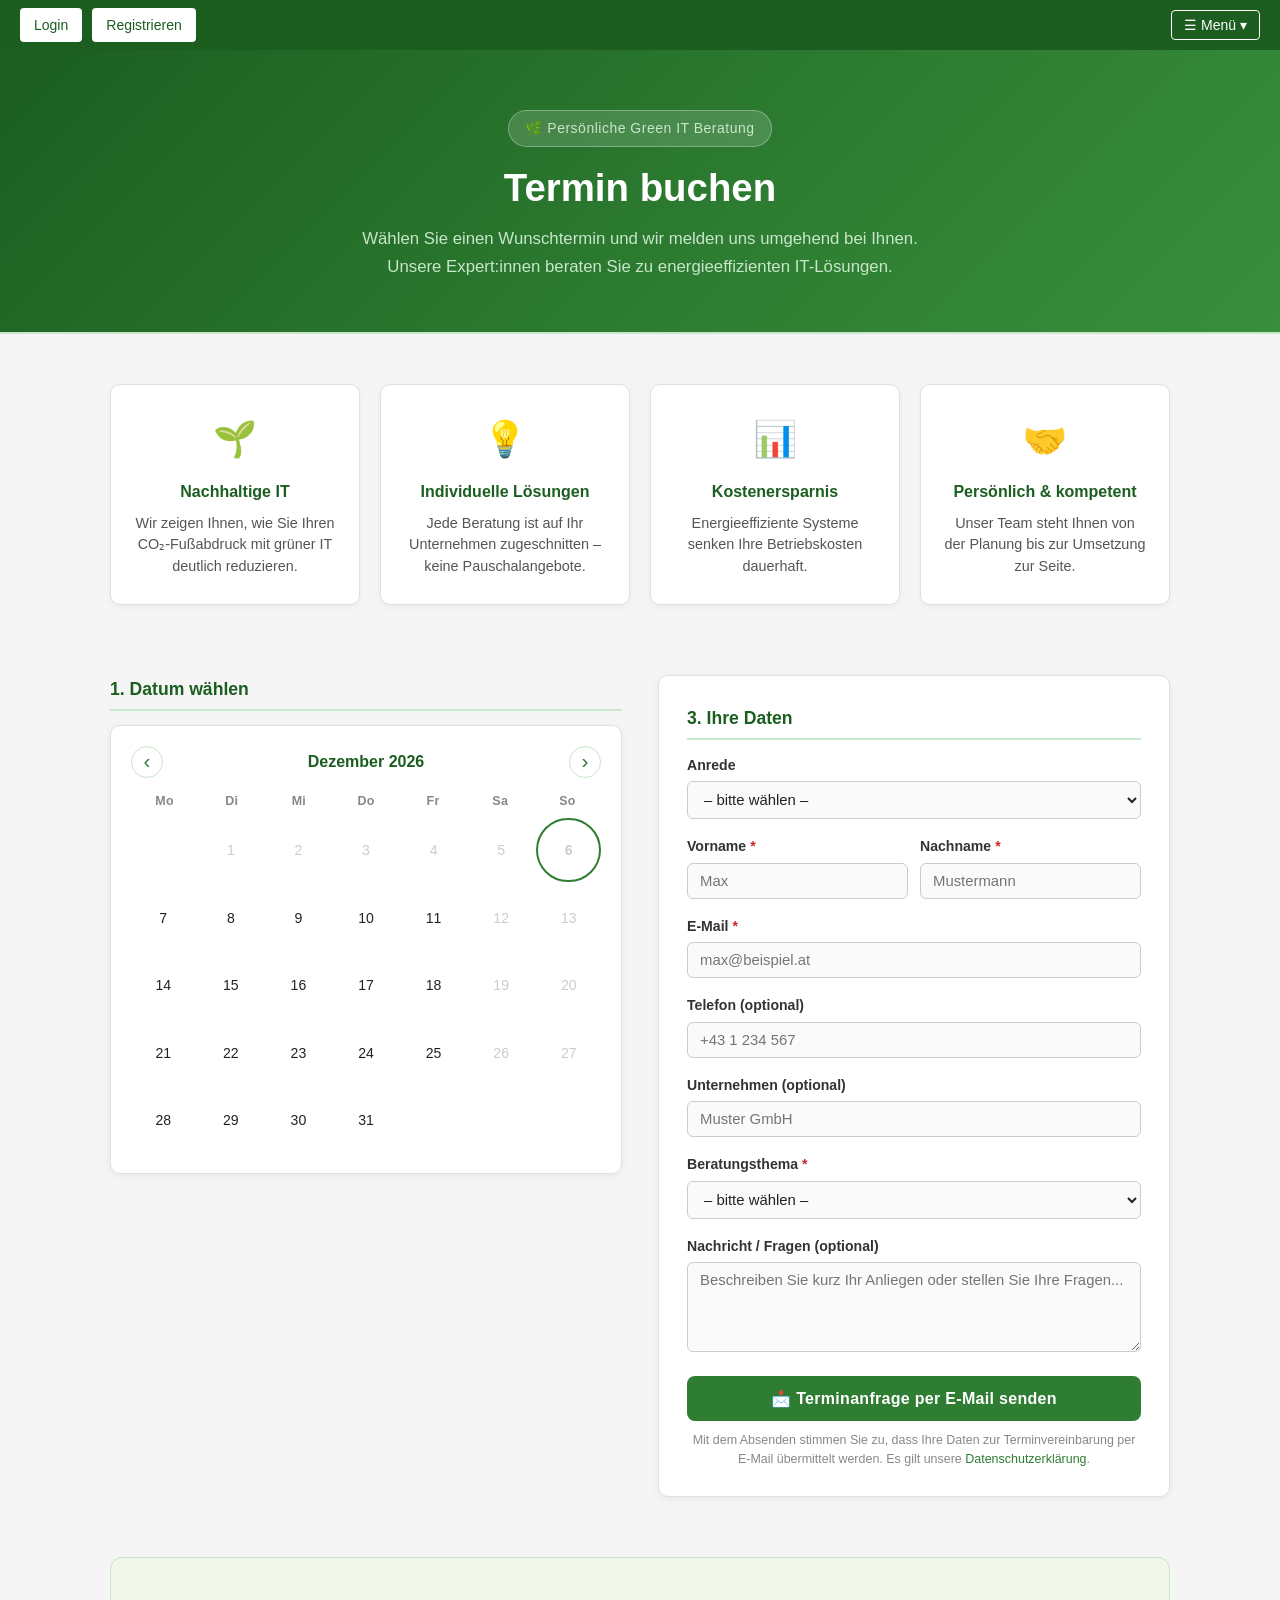
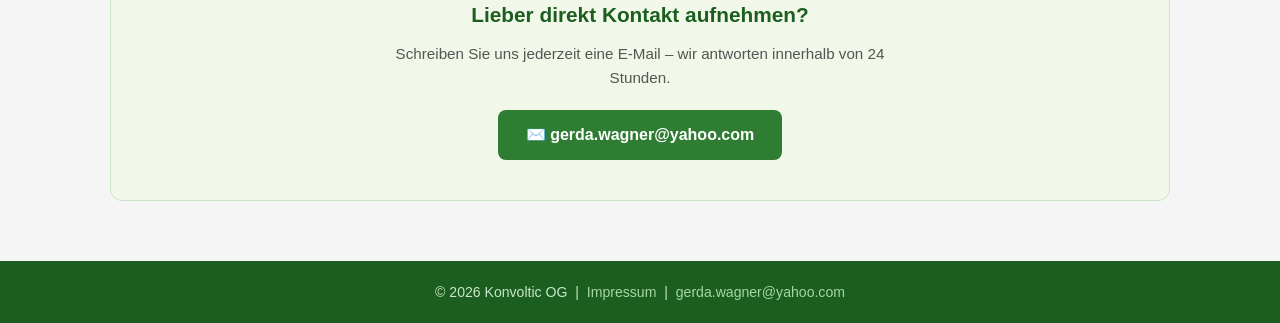
==== Beratung.html @ 7e92f497 "beratung" ====
<!DOCTYPE html>
<html lang="de">

<head>
    <meta charset="utf-8">
    <meta http-equiv="X-UA-Compatible" content="IE=edge">
    <title>Konvoltic OG | Beratung & Terminbuchung</title>
    <meta name="description" content="Buchen Sie jetzt Ihren persönlichen Beratungstermin bei Konvoltic OG – nachhaltige Green IT Beratung.">
    <meta name="viewport" content="width=device-width, initial-scale=1">
    <link rel="stylesheet" href="style.css">
    <link rel="stylesheet" href="beratung.css">
</head>

<body>

    <!-- TOP BAR -->
    <nav class="top-bar">
        <div class="auth-buttons" id="auth-buttons">
            <a href="login.html" class="login-btn" id="btn-login">Login</a>
            <a href="registrierung_form.php" class="register-btn" id="btn-register">Registrieren</a>
            <a href="account_form.php" class="home-btn" id="btn-konto" style="display:none">Mein Konto</a>
            <a href="logout.php" class="logout-btn" id="btn-logout" style="display:none">Abmelden</a>
        </div>
        <script>
        fetch('session_status.php').then(r=>r.json()).then(d=>{
            if(d.eingeloggt){
                document.getElementById('btn-login').style.display='none';
                document.getElementById('btn-register').style.display='none';
                document.getElementById('btn-konto').style.display='';
                document.getElementById('btn-logout').style.display='';
            }
        });
        </script>
        <div class="meta-nav">
            <div class="custom-dropdown">
                <button class="dropdown-toggle">
                    <span>☰ Menü</span>
                    <span class="dropdown-arrow">▾</span>
                </button>
                <ul class="dropdown-menu">
                    <li><a href="Index.html">🏠 Home</a></li>
                    <li><a href="Kreislauf.html">♻️ Kreislauf</a></li>
                    <li><a href="Produkte.html">📦 Produkte</a></li>
                    <li><a href="Loesungen.html">🔧 Lösungen</a></li>
                    <li><a href="Beratung.html">📅 Beratung</a></li>
                    <li><a href="Impressum.html">📄 Impressum</a></li>
                    <li><a href="account_form.php">👤 Mein Konto</a></li>
                </ul>
            </div>
        </div>
    </nav>

    <!-- HEADER -->
    <header class="beratung-header">
        <div class="header-inner">
            <div class="header-badge">🌿 Persönliche Green IT Beratung</div>
            <h1>Termin buchen</h1>
            <p>Wählen Sie einen Wunschtermin und wir melden uns umgehend bei Ihnen.<br>
               Unsere Expert:innen beraten Sie zu energieeffizienten IT-Lösungen.</p>
        </div>
    </header>

    <!-- MAIN -->
    <main class="beratung-main">

        <!-- VORTEILE -->
        <section class="vorteile-section">
            <div class="vorteile-grid">
                <div class="vorteil-card">
                    <span class="vorteil-icon">🌱</span>
                    <h3>Nachhaltige IT</h3>
                    <p>Wir zeigen Ihnen, wie Sie Ihren CO₂-Fußabdruck mit grüner IT deutlich reduzieren.</p>
                </div>
                <div class="vorteil-card">
                    <span class="vorteil-icon">💡</span>
                    <h3>Individuelle Lösungen</h3>
                    <p>Jede Beratung ist auf Ihr Unternehmen zugeschnitten – keine Pauschalangebote.</p>
                </div>
                <div class="vorteil-card">
                    <span class="vorteil-icon">📊</span>
                    <h3>Kostenersparnis</h3>
                    <p>Energieeffiziente Systeme senken Ihre Betriebskosten dauerhaft.</p>
                </div>
                <div class="vorteil-card">
                    <span class="vorteil-icon">🤝</span>
                    <h3>Persönlich & kompetent</h3>
                    <p>Unser Team steht Ihnen von der Planung bis zur Umsetzung zur Seite.</p>
                </div>
            </div>
        </section>

        <!-- BUCHUNGSBEREICH -->
        <section class="buchung-section">
            <div class="buchung-container">

                <!-- KALENDER -->
                <div class="kalender-bereich">
                    <h2>1. Datum wählen</h2>
                    <div class="kalender-box">
                        <div class="kalender-nav">
                            <button id="prev-month" class="kal-nav-btn" aria-label="Vorheriger Monat">&#8249;</button>
                            <span id="monat-jahr"></span>
                            <button id="next-month" class="kal-nav-btn" aria-label="Nächster Monat">&#8250;</button>
                        </div>
                        <div class="kalender-wochentage">
                            <span>Mo</span><span>Di</span><span>Mi</span>
                            <span>Do</span><span>Fr</span><span>Sa</span><span>So</span>
                        </div>
                        <div class="kalender-tage" id="kalender-tage"></div>
                    </div>

                    <!-- UHRZEIT -->
                    <div class="uhrzeit-bereich" id="uhrzeit-bereich" style="display:none">
                        <h2>2. Uhrzeit wählen</h2>
                        <div class="uhrzeiten-grid" id="uhrzeiten-grid"></div>
                    </div>
                </div>

                <!-- FORMULAR -->
                <div class="formular-bereich">
                    <h2>3. Ihre Daten</h2>
                    <div class="ausgewaehlt-info" id="ausgewaehlt-info" style="display:none">
                        <span>📅 Ausgewählter Termin: </span>
                        <strong id="termin-anzeige"></strong>
                    </div>

                    <form id="buchungs-formular" novalidate>
                        <div class="form-gruppe">
                            <label for="anrede">Anrede</label>
                            <select id="anrede" name="anrede" required>
                                <option value="">– bitte wählen –</option>
                                <option value="Frau">Frau</option>
                                <option value="Herr">Herr</option>
                                <option value="Divers">Divers / keine Angabe</option>
                            </select>
                        </div>

                        <div class="form-row">
                            <div class="form-gruppe">
                                <label for="vorname">Vorname <span class="pflicht">*</span></label>
                                <input type="text" id="vorname" name="vorname" placeholder="Max" required>
                            </div>
                            <div class="form-gruppe">
                                <label for="nachname">Nachname <span class="pflicht">*</span></label>
                                <input type="text" id="nachname" name="nachname" placeholder="Mustermann" required>
                            </div>
                        </div>

                        <div class="form-gruppe">
                            <label for="email">E-Mail <span class="pflicht">*</span></label>
                            <input type="email" id="email" name="email" placeholder="max@beispiel.at" required>
                        </div>

                        <div class="form-gruppe">
                            <label for="telefon">Telefon (optional)</label>
                            <input type="tel" id="telefon" name="telefon" placeholder="+43 1 234 567">
                        </div>

                        <div class="form-gruppe">
                            <label for="unternehmen">Unternehmen (optional)</label>
                            <input type="text" id="unternehmen" name="unternehmen" placeholder="Muster GmbH">
                        </div>

                        <div class="form-gruppe">
                            <label for="beratungsart">Beratungsthema <span class="pflicht">*</span></label>
                            <select id="beratungsart" name="beratungsart" required>
                                <option value="">– bitte wählen –</option>
                                <option value="Green IT Allgemein">🌱 Green IT – Allgemein</option>
                                <option value="Energieeffiziente Server">⚡ Energieeffiziente Server</option>
                                <option value="Cloud-Lösungen">☁️ Nachhaltige Cloud-Lösungen</option>
                                <option value="Hardware Refurbishing">♻️ Hardware Refurbishing</option>
                                <option value="CO2-Reduktion IT">📊 CO₂-Reduktion in der IT</option>
                                <option value="Sonstiges">💬 Sonstiges</option>
                            </select>
                        </div>

                        <div class="form-gruppe">
                            <label for="nachricht">Nachricht / Fragen (optional)</label>
                            <textarea id="nachricht" name="nachricht" rows="4"
                                placeholder="Beschreiben Sie kurz Ihr Anliegen oder stellen Sie Ihre Fragen..."></textarea>
                        </div>

                        <div class="form-fehler" id="form-fehler" style="display:none"></div>

                        <button type="submit" class="buchungs-btn" id="buchungs-btn">
                            📩 Terminanfrage per E-Mail senden
                        </button>
                        <p class="datenschutz-hinweis">
                            Mit dem Absenden stimmen Sie zu, dass Ihre Daten zur Terminvereinbarung
                            per E-Mail übermittelt werden. Es gilt unsere
                            <a href="Impressum.html">Datenschutzerklärung</a>.
                        </p>
                    </form>
                </div>

            </div>
        </section>

        <!-- KONTAKT-ALTERNATIV -->
        <section class="kontakt-direkt">
            <div class="kontakt-direkt-inner">
                <h2>Lieber direkt Kontakt aufnehmen?</h2>
                <p>Schreiben Sie uns jederzeit eine E-Mail – wir antworten innerhalb von 24 Stunden.</p>
                <a href="mailto:gerda.wagner@yahoo.com" class="kontakt-email-btn">
                    ✉️ gerda.wagner@yahoo.com
                </a>
            </div>
        </section>

    </main>

    <!-- FOOTER -->
    <footer class="site-footer">
        <p>© 2026 Konvoltic OG &nbsp;|&nbsp;
           <a href="Impressum.html">Impressum</a> &nbsp;|&nbsp;
           <a href="mailto:gerda.wagner@yahoo.com">gerda.wagner@yahoo.com</a>
        </p>
    </footer>

    <script>
    /* =========================================================
       Kalender & Buchungsformular
    ========================================================= */
    (function () {

        // --- Konfiguration ---
        const VERFUEGBARE_ZEITEN = ['09:00', '10:00', '11:00', '13:00', '14:00', '15:00', '16:00'];
        const KONTAKT_EMAIL      = 'gerda.wagner@yahoo.com';

        // --- Zustand ---
        let aktuellJahr  = new Date().getFullYear();
        let aktuellMonat = new Date().getMonth(); // 0-basiert
        let gewaehltesDatum = null;
        let gewaehlteUhrzeit = null;

        // --- DOM-Refs ---
        const monatJahrEl     = document.getElementById('monat-jahr');
        const tageEl          = document.getElementById('kalender-tage');
        const uhrzeitBereich  = document.getElementById('uhrzeit-bereich');
        const uhrzeitenGrid   = document.getElementById('uhrzeiten-grid');
        const ausgewaehltInfo = document.getElementById('ausgewaehlt-info');
        const terminAnzeige   = document.getElementById('termin-anzeige');
        const formFehler      = document.getElementById('form-fehler');

        const MONATE = ['Januar','Februar','März','April','Mai','Juni',
                        'Juli','August','September','Oktober','November','Dezember'];
        const WOCHENTAGE = ['Montag','Dienstag','Mittwoch','Donnerstag','Freitag','Samstag','Sonntag'];

        // --- Kalender rendern ---
        function renderKalender() {
            monatJahrEl.textContent = MONATE[aktuellMonat] + ' ' + aktuellJahr;
            tageEl.innerHTML = '';

            const heute      = new Date();
            heute.setHours(0,0,0,0);
            const ersterTag  = new Date(aktuellJahr, aktuellMonat, 1);
            const letzterTag = new Date(aktuellJahr, aktuellMonat + 1, 0);

            // Wochentag des ersten Tages (Mo=0 ... So=6)
            let startOffset = ersterTag.getDay() - 1;
            if (startOffset < 0) startOffset = 6;

            // Leere Felder davor
            for (let i = 0; i < startOffset; i++) {
                const leer = document.createElement('span');
                leer.className = 'tag leer';
                tageEl.appendChild(leer);
            }

            // Tage
            for (let tag = 1; tag <= letzterTag.getDate(); tag++) {
                const datum   = new Date(aktuellJahr, aktuellMonat, tag);
                const btn     = document.createElement('button');
                btn.type      = 'button';
                btn.textContent = tag;
                btn.className = 'tag';

                const istVergangenheit = datum < heute;
                const istWochenende    = datum.getDay() === 0 || datum.getDay() === 6;

                if (istVergangenheit || istWochenende) {
                    btn.classList.add('gesperrt');
                    btn.disabled = true;
                    btn.title = istWochenende ? 'Wochenende' : 'Vergangenes Datum';
                } else {
                    btn.addEventListener('click', function () {
                        // alle aktiven entfernen
                        tageEl.querySelectorAll('.tag.aktiv').forEach(b => b.classList.remove('aktiv'));
                        btn.classList.add('aktiv');
                        gewaehltesDatum  = datum;
                        gewaehlteUhrzeit = null;
                        renderUhrzeiten();
                        uhrzeitBereich.style.display = 'block';
                        uhrzeitBereich.scrollIntoView({ behavior: 'smooth', block: 'nearest' });
                        aktualisiereTerminAnzeige();
                    });
                }

                // heute markieren
                if (datum.getTime() === heute.getTime()) btn.classList.add('heute');

                // ausgewähltes Datum markieren
                if (gewaehltesDatum && datum.getTime() === gewaehltesDatum.getTime()) {
                    btn.classList.add('aktiv');
                }

                tageEl.appendChild(btn);
            }
        }

        // --- Uhrzeiten rendern ---
        function renderUhrzeiten() {
            uhrzeitenGrid.innerHTML = '';
            VERFUEGBARE_ZEITEN.forEach(function(zeit) {
                const btn    = document.createElement('button');
                btn.type     = 'button';
                btn.textContent = zeit + ' Uhr';
                btn.className = 'zeit-btn';
                if (gewaehlteUhrzeit === zeit) btn.classList.add('aktiv');
                btn.addEventListener('click', function () {
                    uhrzeitenGrid.querySelectorAll('.zeit-btn.aktiv').forEach(b => b.classList.remove('aktiv'));
                    btn.classList.add('aktiv');
                    gewaehlteUhrzeit = zeit;
                    aktualisiereTerminAnzeige();
                });
                uhrzeitenGrid.appendChild(btn);
            });
        }

        // --- Termin-Anzeige aktualisieren ---
        function aktualisiereTerminAnzeige() {
            if (gewaehltesDatum) {
                const wt  = WOCHENTAGE[gewaehltesDatum.getDay() === 0 ? 6 : gewaehltesDatum.getDay() - 1];
                const tag = String(gewaehltesDatum.getDate()).padStart(2,'0');
                const mon = String(gewaehltesDatum.getMonth()+1).padStart(2,'0');
                const jahr = gewaehltesDatum.getFullYear();
                const uhrzeitStr = gewaehlteUhrzeit ? ' um ' + gewaehlteUhrzeit + ' Uhr' : '';
                terminAnzeige.textContent = wt + ', ' + tag + '.' + mon + '.' + jahr + uhrzeitStr;
                ausgewaehltInfo.style.display = 'block';
            }
        }

        // --- Navigation ---
        document.getElementById('prev-month').addEventListener('click', function () {
            aktuellMonat--;
            if (aktuellMonat < 0) { aktuellMonat = 11; aktuellJahr--; }
            renderKalender();
        });

        document.getElementById('next-month').addEventListener('click', function () {
            aktuellMonat++;
            if (aktuellMonat > 11) { aktuellMonat = 0; aktuellJahr++; }
            renderKalender();
        });

        // --- Formular absenden → mailto ---
        document.getElementById('buchungs-formular').addEventListener('submit', function (e) {
            e.preventDefault();
            formFehler.style.display = 'none';

            const anrede       = document.getElementById('anrede').value.trim();
            const vorname      = document.getElementById('vorname').value.trim();
            const nachname     = document.getElementById('nachname').value.trim();
            const email        = document.getElementById('email').value.trim();
            const telefon      = document.getElementById('telefon').value.trim();
            const unternehmen  = document.getElementById('unternehmen').value.trim();
            const beratungsart = document.getElementById('beratungsart').value;
            const nachricht    = document.getElementById('nachricht').value.trim();

            // Validierung
            const fehler = [];
            if (!vorname)      fehler.push('Bitte geben Sie Ihren Vornamen ein.');
            if (!nachname)     fehler.push('Bitte geben Sie Ihren Nachnamen ein.');
            if (!email || !/^[^\s@]+@[^\s@]+\.[^\s@]+$/.test(email))
                               fehler.push('Bitte geben Sie eine gültige E-Mail-Adresse ein.');
            if (!beratungsart) fehler.push('Bitte wählen Sie ein Beratungsthema.');
            if (!gewaehltesDatum) fehler.push('Bitte wählen Sie ein Datum im Kalender.');
            if (!gewaehlteUhrzeit) fehler.push('Bitte wählen Sie eine Uhrzeit.');

            if (fehler.length > 0) {
                formFehler.innerHTML = fehler.map(f => '• ' + f).join('<br>');
                formFehler.style.display = 'block';
                formFehler.scrollIntoView({ behavior: 'smooth', block: 'nearest' });
                return;
            }

            // Datum formatieren
            const wt  = WOCHENTAGE[gewaehltesDatum.getDay() === 0 ? 6 : gewaehltesDatum.getDay() - 1];
            const tag = String(gewaehltesDatum.getDate()).padStart(2,'0');
            const mon = String(gewaehltesDatum.getMonth()+1).padStart(2,'0');
            const jahr = gewaehltesDatum.getFullYear();
            const terminStr = wt + ', ' + tag + '.' + mon + '.' + jahr + ' um ' + gewaehlteUhrzeit + ' Uhr';

            // E-Mail zusammenbauen
            const betreff = 'Terminanfrage Beratung – ' + vorname + ' ' + nachname + ' – ' + tag + '.' + mon + '.' + jahr;

            const body =
                'Guten Tag,' +
                '\n\nhiermit möchte ich einen Beratungstermin bei Konvoltic OG anfragen.' +
                '\n\n── PERSÖNLICHE DATEN ──────────────────────' +
                '\nAnrede:        ' + (anrede || '–') +
                '\nName:          ' + vorname + ' ' + nachname +
                '\nE-Mail:        ' + email +
                '\nTelefon:       ' + (telefon || '–') +
                '\nUnternehmen:   ' + (unternehmen || '–') +
                '\n\n── WUNSCHTERMIN ────────────────────────────' +
                '\nDatum & Zeit:  ' + terminStr +
                '\nThema:         ' + beratungsart +
                '\n\n── NACHRICHT ───────────────────────────────' +
                '\n' + (nachricht || '(keine Nachricht)') +
                '\n\n────────────────────────────────────────────' +
                '\nDiese Anfrage wurde über das Buchungsformular auf konvoltic.at gesendet.';

            const mailtoLink = 'mailto:' + KONTAKT_EMAIL +
                '?subject=' + encodeURIComponent(betreff) +
                '&body='    + encodeURIComponent(body);

            window.location.href = mailtoLink;
        });

        // --- Init ---
        renderKalender();

    })();
    </script>

</body>
</html>
---- style.css ----
/* =============================================
   Konvoltic OG – einfaches Stylesheet
   ============================================= */

/* --- Grundlegende Einstellungen --- */
* {
    box-sizing: border-box;
    margin: 0;
    padding: 0;
}

body {
    font-family: Arial, sans-serif;
    font-size: 16px;
    color: #222;
    background-color: #f5f5f5;
    line-height: 1.6;
}

a {
    color: #2e7d32;
    text-decoration: none;
}

a:hover {
    text-decoration: underline;
}

img {
    max-width: 100%;
}

/* --- Top-Bar (Login / Menue) --- */
.top-bar {
    background-color: #1b5e20;
    color: white;
    display: flex;
    justify-content: space-between;
    align-items: center;
    padding: 8px 20px;
}

.auth-buttons {
    display: flex;
    gap: 10px;
}

.login-btn,
.register-btn,
.home-btn,
.logout-btn {
    background-color: white;
    color: #1b5e20;
    border: none;
    padding: 6px 14px;
    border-radius: 4px;
    cursor: pointer;
    font-size: 14px;
    display: inline-block;
    text-decoration: none;
    font-family: Arial, sans-serif;
}

.login-btn:hover,
.register-btn:hover,
.home-btn:hover {
    background-color: #c8e6c9;
}

.logout-btn {
    background-color: #ffccbc;
    color: #bf360c;
}

.logout-btn:hover {
    background-color: #ff8a65;
    color: white;
}

/* --- Dropdown-Menue --- */
.custom-dropdown {
    position: relative;
}

.dropdown-toggle {
    background: none;
    border: 1px solid white;
    color: white;
    padding: 6px 12px;
    cursor: pointer;
    border-radius: 4px;
    font-size: 14px;
}

.dropdown-menu {
    display: none;
    position: absolute;
    right: 0;
    background-color: #2e7d32;
    list-style: none;
    min-width: 180px;
    border-radius: 4px;
    z-index: 100;
}

.custom-dropdown:hover .dropdown-menu {
    display: block;
}

.dropdown-menu li a {
    display: block;
    padding: 10px 16px;
    color: white;
    font-size: 14px;
}

.dropdown-menu li a:hover {
    background-color: #1b5e20;
    text-decoration: none;
}

/* --- Header --- */
header {
    background-color: #ffffff;
    display: flex;
    justify-content: space-between;
    align-items: center;
    padding: 14px 30px;
    border-bottom: 2px solid #c8e6c9;
}

.logo-container .logo {
    height: 56px;
}

/* --- Hauptnavigation --- */
.main-nav ul {
    list-style: none;
    display: flex;
    gap: 20px;
}

.main-nav ul li a {
    color: #222;
    font-weight: bold;
    font-size: 15px;
}

.main-nav ul li a:hover {
    color: #2e7d32;
    text-decoration: none;
}

/* --- Hero-Bereich --- */
.hero {
    background-color: #e8f5e9;
    display: flex;
    justify-content: space-between;
    align-items: center;
    padding: 60px 40px;
    gap: 30px;
}

.hero-badge {
    display: inline-block;
    background-color: #a5d6a7;
    color: #1b5e20;
    padding: 6px 14px;
    border-radius: 20px;
    font-size: 14px;
    margin-bottom: 16px;
}

.hero-title {
    font-size: 40px;
    color: #1b5e20;
    margin-bottom: 16px;
    line-height: 1.2;
}

.hero-accent {
    color: #4caf50;
}

.hero-sub {
    font-size: 17px;
    color: #444;
    max-width: 520px;
    margin-bottom: 28px;
}

.hero-ctas {
    display: flex;
    gap: 14px;
}

.hero-btn-primary {
    background-color: #2e7d32;
    color: white;
    padding: 12px 24px;
    border-radius: 6px;
    font-size: 16px;
    font-weight: bold;
}

.hero-btn-primary:hover {
    background-color: #1b5e20;
    text-decoration: none;
}

.hero-btn-secondary {
    background-color: transparent;
    color: #2e7d32;
    padding: 12px 24px;
    border-radius: 6px;
    border: 2px solid #2e7d32;
    font-size: 16px;
    font-weight: bold;
}

.hero-btn-secondary:hover {
    background-color: #c8e6c9;
    text-decoration: none;
}

.hero-orb {
    font-size: 100px;
}

/* --- Statistikleiste --- */
.stats-bar {
    background-color: #2e7d32;
    color: white;
    display: flex;
    justify-content: center;
    align-items: center;
    gap: 30px;
    padding: 22px 30px;
    flex-wrap: wrap;
}

.stat-item {
    text-align: center;
}

.stat-number {
    font-size: 30px;
    font-weight: bold;
}

.stat-unit {
    font-size: 18px;
}

.stat-label {
    display: block;
    font-size: 13px;
    opacity: 0.9;
    margin-top: 2px;
}

.stat-divider {
    width: 1px;
    height: 40px;
    background-color: rgba(255, 255, 255, 0.4);
}

/* --- Hauptinhalt --- */
.container {
    max-width: 1100px;
    margin: 0 auto;
    padding: 40px 20px;
}

.section-label {
    text-transform: uppercase;
    font-size: 13px;
    color: #2e7d32;
    letter-spacing: 1px;
    margin-bottom: 6px;
}

.section-title {
    font-size: 28px;
    margin-bottom: 10px;
    color: #1b5e20;
}

.section-sub {
    color: #555;
    margin-bottom: 30px;
}

.home-section {
    margin-bottom: 60px;
}

/* --- Feature-Karten --- */
.feature-grid {
    display: flex;
    gap: 20px;
    flex-wrap: wrap;
}

.feature-card {
    background-color: white;
    border: 1px solid #ddd;
    border-radius: 8px;
    padding: 24px;
    flex: 1;
    min-width: 220px;
}

.feature-icon {
    font-size: 36px;
    margin-bottom: 12px;
}

.feature-card h3 {
    margin-bottom: 8px;
    color: #1b5e20;
}

.feature-link {
    display: inline-block;
    margin-top: 12px;
    color: #2e7d32;
    font-weight: bold;
}

/* --- Mission --- */
.mission-statement {
    background-color: #e8f5e9;
    border-radius: 8px;
    padding: 40px;
    text-align: center;
    margin-bottom: 60px;
}

.mission-icon-large {
    font-size: 50px;
    margin-bottom: 16px;
}

.mission-statement h2 {
    font-size: 26px;
    color: #1b5e20;
    margin-bottom: 12px;
}

.mission-cta {
    display: inline-block;
    margin-top: 20px;
    background-color: #2e7d32;
    color: white;
    padding: 10px 22px;
    border-radius: 6px;
    font-weight: bold;
}

.mission-cta:hover {
    background-color: #1b5e20;
    text-decoration: none;
}

/* --- Schritte-Karten --- */
.steps-grid {
    display: flex;
    gap: 20px;
    flex-wrap: wrap;
}

.step-card {
    background-color: white;
    border: 1px solid #ddd;
    border-radius: 8px;
    padding: 24px;
    flex: 1;
    min-width: 200px;
}

.step-number {
    font-size: 28px;
    font-weight: bold;
    color: #a5d6a7;
}

.step-icon {
    font-size: 30px;
    margin: 8px 0;
}

.step-card h3 {
    color: #1b5e20;
    margin-bottom: 8px;
}

/* --- Vision --- */
.vision-grid {
    display: flex;
    flex-direction: column;
    gap: 16px;
}

.vision-item {
    display: flex;
    align-items: flex-start;
    gap: 16px;
    background-color: white;
    border: 1px solid #ddd;
    border-radius: 8px;
    padding: 18px;
}

.vision-dot {
    font-size: 28px;
}

.vision-item strong {
    display: block;
    color: #1b5e20;
    margin-bottom: 4px;
}

/* --- Showcase-Karten (Produkte) --- */
.showcase-grid {
    display: flex;
    gap: 16px;
    flex-wrap: wrap;
}

.showcase-card {
    display: flex;
    align-items: center;
    gap: 14px;
    background-color: white;
    border: 1px solid #ddd;
    border-radius: 8px;
    padding: 18px;
    flex: 1;
    min-width: 200px;
    color: #222;
}

.showcase-card:hover {
    border-color: #2e7d32;
    text-decoration: none;
}

.showcase-emoji {
    font-size: 36px;
}

.showcase-body h3 {
    color: #1b5e20;
    margin-bottom: 4px;
}

.showcase-arrow {
    margin-left: auto;
    color: #2e7d32;
    font-size: 20px;
}

/* --- Green IT CTA --- */
.greenit-cta {
    background-color: #1b5e20;
    color: white;
    border-radius: 8px;
    padding: 40px;
    margin-bottom: 60px;
    text-align: center;
}

.greenit-cta h2 {
    font-size: 26px;
    margin-bottom: 12px;
}

.greenit-cta a {
    display: inline-block;
    margin-top: 16px;
    background-color: white;
    color: #1b5e20;
    padding: 10px 24px;
    border-radius: 6px;
    font-weight: bold;
}

/* --- Katalog (Produkte.html) --- */
.catalog-hero {
    background-color: #e8f5e9;
    text-align: center;
    padding: 50px 20px;
}

.catalog-hero h1 {
    font-size: 34px;
    color: #1b5e20;
    margin-bottom: 10px;
}

.catalog-hero p {
    color: #555;
    max-width: 640px;
    margin: 0 auto;
}

.category-title {
    font-size: 22px;
    color: #1b5e20;
    margin: 30px 0 16px;
    border-bottom: 2px solid #c8e6c9;
    padding-bottom: 8px;
}

.catalog-grid {
    display: flex;
    gap: 20px;
    flex-wrap: wrap;
    margin-bottom: 40px;
}

.catalog-card {
    background-color: white;
    border: 1px solid #ddd;
    border-radius: 8px;
    padding: 20px;
    flex: 1;
    min-width: 240px;
    display: flex;
    flex-direction: column;
}

.card-image {
    font-size: 48px;
    text-align: center;
    padding: 14px 0;
    position: relative;
}

.card-badge {
    position: absolute;
    top: 8px;
    right: 8px;
    background-color: #4caf50;
    color: white;
    font-size: 12px;
    padding: 3px 8px;
    border-radius: 10px;
}

.card-body {
    flex: 1;
    padding: 8px 0;
}

.card-body h3 {
    color: #1b5e20;
    margin-bottom: 6px;
}

.card-tags {
    display: flex;
    flex-wrap: wrap;
    gap: 6px;
    margin-top: 10px;
}

.tag {
    background-color: #e8f5e9;
    color: #2e7d32;
    font-size: 12px;
    padding: 3px 8px;
    border-radius: 10px;
}

.card-footer {
    display: flex;
    justify-content: space-between;
    align-items: center;
    margin-top: 16px;
    padding-top: 12px;
    border-top: 1px solid #eee;
}

.card-price {
    font-weight: bold;
    color: #1b5e20;
}

.card-price span {
    font-weight: normal;
    font-size: 13px;
    color: #777;
}

.card-btn {
    background-color: #2e7d32;
    color: white;
    padding: 8px 16px;
    border-radius: 4px;
    font-size: 14px;
}

.card-btn:hover {
    background-color: #1b5e20;
    text-decoration: none;
}

/* --- Loesungen-Seite --- */
.loesungen-hero {
    background-color: #e8f5e9;
    display: flex;
    justify-content: space-between;
    align-items: center;
    padding: 50px 40px;
    gap: 30px;
}

.loesungen-badge {
    display: inline-block;
    background-color: #a5d6a7;
    color: #1b5e20;
    padding: 6px 14px;
    border-radius: 20px;
    font-size: 14px;
    margin-bottom: 14px;
}

.loesungen-hero-text h1 {
    font-size: 34px;
    color: #1b5e20;
    margin-bottom: 12px;
}

.loesungen-hero-nav {
    display: flex;
    gap: 12px;
    margin-top: 20px;
    flex-wrap: wrap;
}

.loesungen-hero-nav a {
    background-color: #2e7d32;
    color: white;
    padding: 10px 18px;
    border-radius: 6px;
    font-size: 14px;
}

.loesungen-hero-nav a:hover {
    background-color: #1b5e20;
    text-decoration: none;
}

.loesungen-orb {
    background-color: #c8e6c9;
    border-radius: 50%;
    width: 140px;
    height: 140px;
    display: flex;
    align-items: center;
    justify-content: center;
}

.loesungen-orb-inner {
    font-size: 60px;
}

/* --- Registrierungsformular --- */
.form-page {
    max-width: 700px;
    margin: 40px auto;
    padding: 0 20px 60px;
}

.form-page h1 {
    font-size: 28px;
    color: #1b5e20;
    margin-bottom: 8px;
}

.form-page p.form-intro {
    color: #555;
    margin-bottom: 30px;
}

fieldset {
    border: 2px solid #c8e6c9;
    border-radius: 8px;
    padding: 24px;
    margin-bottom: 24px;
    background-color: white;
}

legend {
    font-weight: bold;
    color: #1b5e20;
    font-size: 17px;
    padding: 0 8px;
}

.form-group {
    display: flex;
    flex-direction: column;
    margin-bottom: 16px;
}

.form-group label {
    font-size: 14px;
    color: #333;
    margin-bottom: 5px;
    font-weight: bold;
}

.form-group input,
.form-group select {
    padding: 10px 12px;
    border: 1px solid #bbb;
    border-radius: 5px;
    font-size: 15px;
    background-color: #fafafa;
}

.form-group input:focus,
.form-group select:focus {
    border-color: #2e7d32;
    outline: none;
    background-color: #f1f8e9;
}

.radio-group {
    display: flex;
    gap: 20px;
    margin-top: 4px;
}

.radio-group label {
    font-weight: normal;
    display: flex;
    align-items: center;
    gap: 6px;
    cursor: pointer;
}

.form-buttons {
    display: flex;
    gap: 14px;
    margin-top: 10px;
    flex-wrap: wrap;
}

.btn-submit {
    background-color: #2e7d32;
    color: white;
    border: none;
    padding: 12px 28px;
    border-radius: 6px;
    font-size: 16px;
    cursor: pointer;
}

.btn-submit:hover {
    background-color: #1b5e20;
}

.btn-reset {
    background-color: #eee;
    color: #444;
    border: 1px solid #ccc;
    padding: 12px 28px;
    border-radius: 6px;
    font-size: 16px;
    cursor: pointer;
}

.btn-reset:hover {
    background-color: #ddd;
}

/* --- Footer --- */
footer {
    background-color: #1b5e20;
    color: white;
    text-align: center;
    padding: 24px 20px;
    font-size: 14px;
}

footer a {
    color: #a5d6a7;
}

footer a:hover {
    color: white;
}

.footer-content {
    max-width: 900px;
    margin: 0 auto;
}

.footer-nav {
    display: flex;
    justify-content: center;
    gap: 20px;
    margin-bottom: 14px;
    flex-wrap: wrap;
}

.footer-nav a {
    color: #a5d6a7;
    font-size: 14px;
}

.footer-nav a:hover {
    color: white;
    text-decoration: none;
}

/* --- Kreislauf-Seite --- */
.kreislauf-hero {
    background-color: #e8f5e9;
    display: flex;
    justify-content: space-between;
    align-items: center;
    padding: 50px 40px;
    gap: 30px;
    flex-wrap: wrap;
}

.kreislauf-hero-badge {
    display: inline-block;
    background-color: #a5d6a7;
    color: #1b5e20;
    padding: 6px 14px;
    border-radius: 20px;
    font-size: 14px;
    margin-bottom: 14px;
}

.kreislauf-hero-text h1 {
    font-size: 34px;
    color: #1b5e20;
    margin-bottom: 12px;
    line-height: 1.2;
}

.kreislauf-hero-text h1 span {
    color: #4caf50;
}

.kreislauf-hero-text p {
    color: #444;
    max-width: 520px;
    margin-bottom: 20px;
}

.kreislauf-hero-nav {
    display: flex;
    gap: 10px;
    flex-wrap: wrap;
}

.kreislauf-hero-nav a {
    background-color: #2e7d32;
    color: white;
    padding: 10px 16px;
    border-radius: 6px;
    font-size: 14px;
}

.kreislauf-hero-nav a:hover {
    background-color: #1b5e20;
    text-decoration: none;
}

.cycle-orb {
    background-color: #c8e6c9;
    border-radius: 50%;
    width: 140px;
    height: 140px;
    display: flex;
    align-items: center;
    justify-content: center;
}

.cycle-orb-inner {
    font-size: 60px;
}

.cycle-flow {
    background-color: #f1f8e9;
    padding: 28px 20px;
    text-align: center;
    border-top: 2px solid #c8e6c9;
    border-bottom: 2px solid #c8e6c9;
}

.cycle-flow-title {
    font-size: 15px;
    font-weight: bold;
    color: #2e7d32;
    margin-bottom: 16px;
    text-transform: uppercase;
    letter-spacing: 1px;
}

.cycle-steps {
    display: flex;
    justify-content: center;
    align-items: center;
    flex-wrap: wrap;
    gap: 10px;
}

.cycle-step {
    display: flex;
    flex-direction: column;
    align-items: center;
    gap: 6px;
}

.cycle-step-icon {
    font-size: 28px;
    background-color: white;
    border: 2px solid #c8e6c9;
    border-radius: 50%;
    width: 54px;
    height: 54px;
    display: flex;
    align-items: center;
    justify-content: center;
}

.cycle-step-label {
    font-size: 12px;
    color: #444;
    max-width: 70px;
    text-align: center;
    line-height: 1.3;
}

.cycle-arrow {
    font-size: 22px;
    color: #4caf50;
    font-weight: bold;
}

.kreislauf-intro {
    display: flex;
    align-items: flex-start;
    gap: 20px;
    background-color: #f9fbe7;
    border-left: 5px solid #4caf50;
    border-radius: 6px;
    padding: 24px;
    margin-bottom: 40px;
}

.kreislauf-intro-icon {
    font-size: 40px;
    flex-shrink: 0;
}

.kreislauf-intro h2 {
    color: #1b5e20;
    margin-bottom: 8px;
    font-size: 22px;
}

.kreislauf-section {
    margin-bottom: 36px;
}

.kreislauf-card {
    display: flex;
    border: 1px solid #ddd;
    border-radius: 10px;
    overflow: hidden;
    background-color: white;
    min-height: 200px;
}

.kreislauf-card.reverse {
    flex-direction: row-reverse;
}

.kreislauf-card-body {
    flex: 1;
    padding: 28px;
}

.kreislauf-card-eyebrow {
    display: flex;
    align-items: center;
    gap: 12px;
    margin-bottom: 10px;
}

.kreislauf-card-number {
    font-size: 13px;
    color: #888;
    font-weight: bold;
}

.kreislauf-card-icon-pill {
    font-size: 20px;
    background-color: #e8f5e9;
    border-radius: 20px;
    padding: 4px 12px;
}

.kreislauf-card-body h2 {
    font-size: 22px;
    color: #1b5e20;
    margin-bottom: 10px;
}

.kreislauf-card-body p {
    color: #444;
    line-height: 1.6;
    margin-bottom: 14px;
}

.kreislauf-tag {
    display: inline-block;
    background-color: #e8f5e9;
    color: #2e7d32;
    padding: 5px 12px;
    border-radius: 20px;
    font-size: 13px;
    font-weight: bold;
}

.kreislauf-card-image {
    width: 220px;
    flex-shrink: 0;
    background-size: cover;
    background-position: center;
    background-color: #c8e6c9;
}

.kreislauf-cta {
    background-color: #1b5e20;
    color: white;
    border-radius: 10px;
    padding: 40px;
    text-align: center;
    margin-top: 40px;
}

.kreislauf-cta h2 {
    font-size: 26px;
    margin-bottom: 10px;
}

.kreislauf-cta p {
    margin-bottom: 24px;
    opacity: 0.9;
}

.kreislauf-cta-btns {
    display: flex;
    justify-content: center;
    gap: 14px;
    flex-wrap: wrap;
}

.cta-btn {
    background-color: white;
    color: #1b5e20;
    padding: 12px 24px;
    border-radius: 6px;
    font-weight: bold;
    font-size: 15px;
}

.cta-btn:hover {
    background-color: #c8e6c9;
    text-decoration: none;
}

.cta-btn-outline {
    background-color: transparent;
    color: white;
    border: 2px solid white;
    padding: 12px 24px;
    border-radius: 6px;
    font-weight: bold;
    font-size: 15px;
}

.cta-btn-outline:hover {
    background-color: rgba(255,255,255,0.1);
    text-decoration: none;
}
---- beratung.css ----
/* =============================================
   Beratung & Terminbuchung
   ============================================= */

/* --- Header --- */
.beratung-header {
    background: linear-gradient(135deg, #1b5e20 0%, #2e7d32 60%, #388e3c 100%);
    color: white;
    text-align: center;
    padding: 60px 20px 50px;
}

.header-inner {
    max-width: 700px;
    margin: 0 auto;
}

.header-badge {
    display: inline-block;
    background-color: rgba(255,255,255,0.15);
    color: #c8e6c9;
    border: 1px solid rgba(255,255,255,0.3);
    border-radius: 20px;
    padding: 6px 16px;
    font-size: 14px;
    margin-bottom: 18px;
    letter-spacing: 0.5px;
}

.beratung-header h1 {
    font-size: 2.4rem;
    font-weight: 700;
    margin-bottom: 14px;
    line-height: 1.2;
}

.beratung-header p {
    font-size: 1.05rem;
    color: #c8e6c9;
    line-height: 1.7;
}

/* --- Main --- */
.beratung-main {
    max-width: 1100px;
    margin: 0 auto;
    padding: 0 20px 60px;
}

/* --- Vorteile --- */
.vorteile-section {
    padding: 50px 0 30px;
}

.vorteile-grid {
    display: grid;
    grid-template-columns: repeat(auto-fit, minmax(220px, 1fr));
    gap: 20px;
}

.vorteil-card {
    background: white;
    border: 1px solid #e0e0e0;
    border-radius: 10px;
    padding: 26px 22px;
    text-align: center;
    box-shadow: 0 2px 6px rgba(0,0,0,0.05);
    transition: box-shadow 0.2s;
}

.vorteil-card:hover {
    box-shadow: 0 4px 16px rgba(46,125,50,0.12);
}

.vorteil-icon {
    font-size: 2.2rem;
    display: block;
    margin-bottom: 12px;
}

.vorteil-card h3 {
    color: #1b5e20;
    font-size: 1rem;
    margin-bottom: 8px;
}

.vorteil-card p {
    font-size: 0.9rem;
    color: #555;
    line-height: 1.5;
}

/* --- Buchungsbereich --- */
.buchung-section {
    padding: 40px 0;
}

.buchung-container {
    display: grid;
    grid-template-columns: 1fr 1fr;
    gap: 36px;
    align-items: start;
}

@media (max-width: 800px) {
    .buchung-container {
        grid-template-columns: 1fr;
    }
}

/* --- Kalender --- */
.kalender-bereich h2,
.formular-bereich h2,
.uhrzeit-bereich h2 {
    font-size: 1.1rem;
    color: #1b5e20;
    margin-bottom: 14px;
    padding-bottom: 6px;
    border-bottom: 2px solid #c8e6c9;
}

.kalender-box {
    background: white;
    border: 1px solid #e0e0e0;
    border-radius: 10px;
    padding: 20px;
    box-shadow: 0 2px 8px rgba(0,0,0,0.06);
}

.kalender-nav {
    display: flex;
    justify-content: space-between;
    align-items: center;
    margin-bottom: 14px;
    font-weight: 600;
    color: #1b5e20;
    font-size: 1rem;
}

.kal-nav-btn {
    background: none;
    border: 1px solid #c8e6c9;
    color: #2e7d32;
    width: 32px;
    height: 32px;
    border-radius: 50%;
    cursor: pointer;
    font-size: 1.3rem;
    line-height: 1;
    display: flex;
    align-items: center;
    justify-content: center;
    transition: background 0.15s;
}

.kal-nav-btn:hover {
    background: #e8f5e9;
}

.kalender-wochentage {
    display: grid;
    grid-template-columns: repeat(7, 1fr);
    text-align: center;
    font-size: 0.78rem;
    font-weight: 700;
    color: #888;
    margin-bottom: 6px;
    letter-spacing: 0.3px;
}

.kalender-tage {
    display: grid;
    grid-template-columns: repeat(7, 1fr);
    gap: 3px;
}

.tag {
    aspect-ratio: 1;
    border: none;
    border-radius: 50%;
    background: none;
    cursor: pointer;
    font-size: 0.88rem;
    color: #222;
    transition: background 0.15s, color 0.15s;
    display: flex;
    align-items: center;
    justify-content: center;
}

.tag:hover:not(.gesperrt):not(.aktiv) {
    background: #e8f5e9;
    color: #1b5e20;
}

.tag.heute {
    font-weight: 700;
    color: #2e7d32;
    border: 2px solid #2e7d32;
}

.tag.aktiv {
    background: #2e7d32;
    color: white;
    font-weight: 700;
}

.tag.gesperrt {
    color: #ccc;
    cursor: not-allowed;
}

.tag.leer {
    background: none;
    cursor: default;
}

/* --- Uhrzeit --- */
.uhrzeit-bereich {
    margin-top: 28px;
}

.uhrzeiten-grid {
    display: grid;
    grid-template-columns: repeat(auto-fill, minmax(100px, 1fr));
    gap: 8px;
}

.zeit-btn {
    padding: 10px 6px;
    border: 2px solid #c8e6c9;
    border-radius: 8px;
    background: white;
    color: #1b5e20;
    font-size: 0.88rem;
    font-weight: 600;
    cursor: pointer;
    transition: background 0.15s, border-color 0.15s, color 0.15s;
    text-align: center;
}

.zeit-btn:hover {
    background: #e8f5e9;
    border-color: #2e7d32;
}

.zeit-btn.aktiv {
    background: #2e7d32;
    border-color: #2e7d32;
    color: white;
}

/* --- Formular --- */
.formular-bereich {
    background: white;
    border: 1px solid #e0e0e0;
    border-radius: 10px;
    padding: 28px;
    box-shadow: 0 2px 8px rgba(0,0,0,0.06);
}

.ausgewaehlt-info {
    background: #e8f5e9;
    border: 1px solid #a5d6a7;
    border-radius: 8px;
    padding: 10px 14px;
    margin-bottom: 20px;
    font-size: 0.92rem;
    color: #1b5e20;
}

.form-gruppe {
    margin-bottom: 16px;
}

.form-row {
    display: grid;
    grid-template-columns: 1fr 1fr;
    gap: 12px;
}

.form-gruppe label {
    display: block;
    font-size: 0.88rem;
    font-weight: 600;
    color: #333;
    margin-bottom: 5px;
}

.pflicht {
    color: #c62828;
}

.form-gruppe input,
.form-gruppe select,
.form-gruppe textarea {
    width: 100%;
    padding: 9px 12px;
    border: 1px solid #ccc;
    border-radius: 6px;
    font-size: 0.93rem;
    font-family: Arial, sans-serif;
    color: #222;
    background: #fafafa;
    transition: border-color 0.15s, box-shadow 0.15s;
}

.form-gruppe input:focus,
.form-gruppe select:focus,
.form-gruppe textarea:focus {
    outline: none;
    border-color: #2e7d32;
    box-shadow: 0 0 0 3px rgba(46,125,50,0.12);
    background: white;
}

.form-gruppe textarea {
    resize: vertical;
    min-height: 90px;
}

.form-fehler {
    background: #ffebee;
    border: 1px solid #ef9a9a;
    border-radius: 6px;
    color: #c62828;
    padding: 12px 14px;
    font-size: 0.88rem;
    margin-bottom: 16px;
    line-height: 1.6;
}

.buchungs-btn {
    width: 100%;
    padding: 13px;
    background: #2e7d32;
    color: white;
    border: none;
    border-radius: 8px;
    font-size: 1rem;
    font-weight: 700;
    cursor: pointer;
    transition: background 0.2s;
    letter-spacing: 0.3px;
}

.buchungs-btn:hover {
    background: #1b5e20;
}

.datenschutz-hinweis {
    font-size: 0.78rem;
    color: #888;
    margin-top: 10px;
    line-height: 1.5;
    text-align: center;
}

.datenschutz-hinweis a {
    color: #2e7d32;
}

/* --- Direktkontakt --- */
.kontakt-direkt {
    background: #f1f8e9;
    border: 1px solid #c8e6c9;
    border-radius: 12px;
    padding: 40px 20px;
    text-align: center;
    margin-top: 20px;
}

.kontakt-direkt-inner {
    max-width: 500px;
    margin: 0 auto;
}

.kontakt-direkt h2 {
    color: #1b5e20;
    margin-bottom: 10px;
    font-size: 1.3rem;
}

.kontakt-direkt p {
    color: #555;
    margin-bottom: 20px;
    font-size: 0.95rem;
}

.kontakt-email-btn {
    display: inline-block;
    background: #2e7d32;
    color: white;
    padding: 12px 28px;
    border-radius: 8px;
    font-size: 1rem;
    font-weight: 600;
    text-decoration: none;
    transition: background 0.2s;
}

.kontakt-email-btn:hover {
    background: #1b5e20;
    text-decoration: none;
}

/* --- Footer --- */
.site-footer {
    background: #1b5e20;
    color: #c8e6c9;
    text-align: center;
    padding: 20px;
    font-size: 0.88rem;
}

.site-footer a {
    color: #a5d6a7;
}

.site-footer a:hover {
    color: white;
}
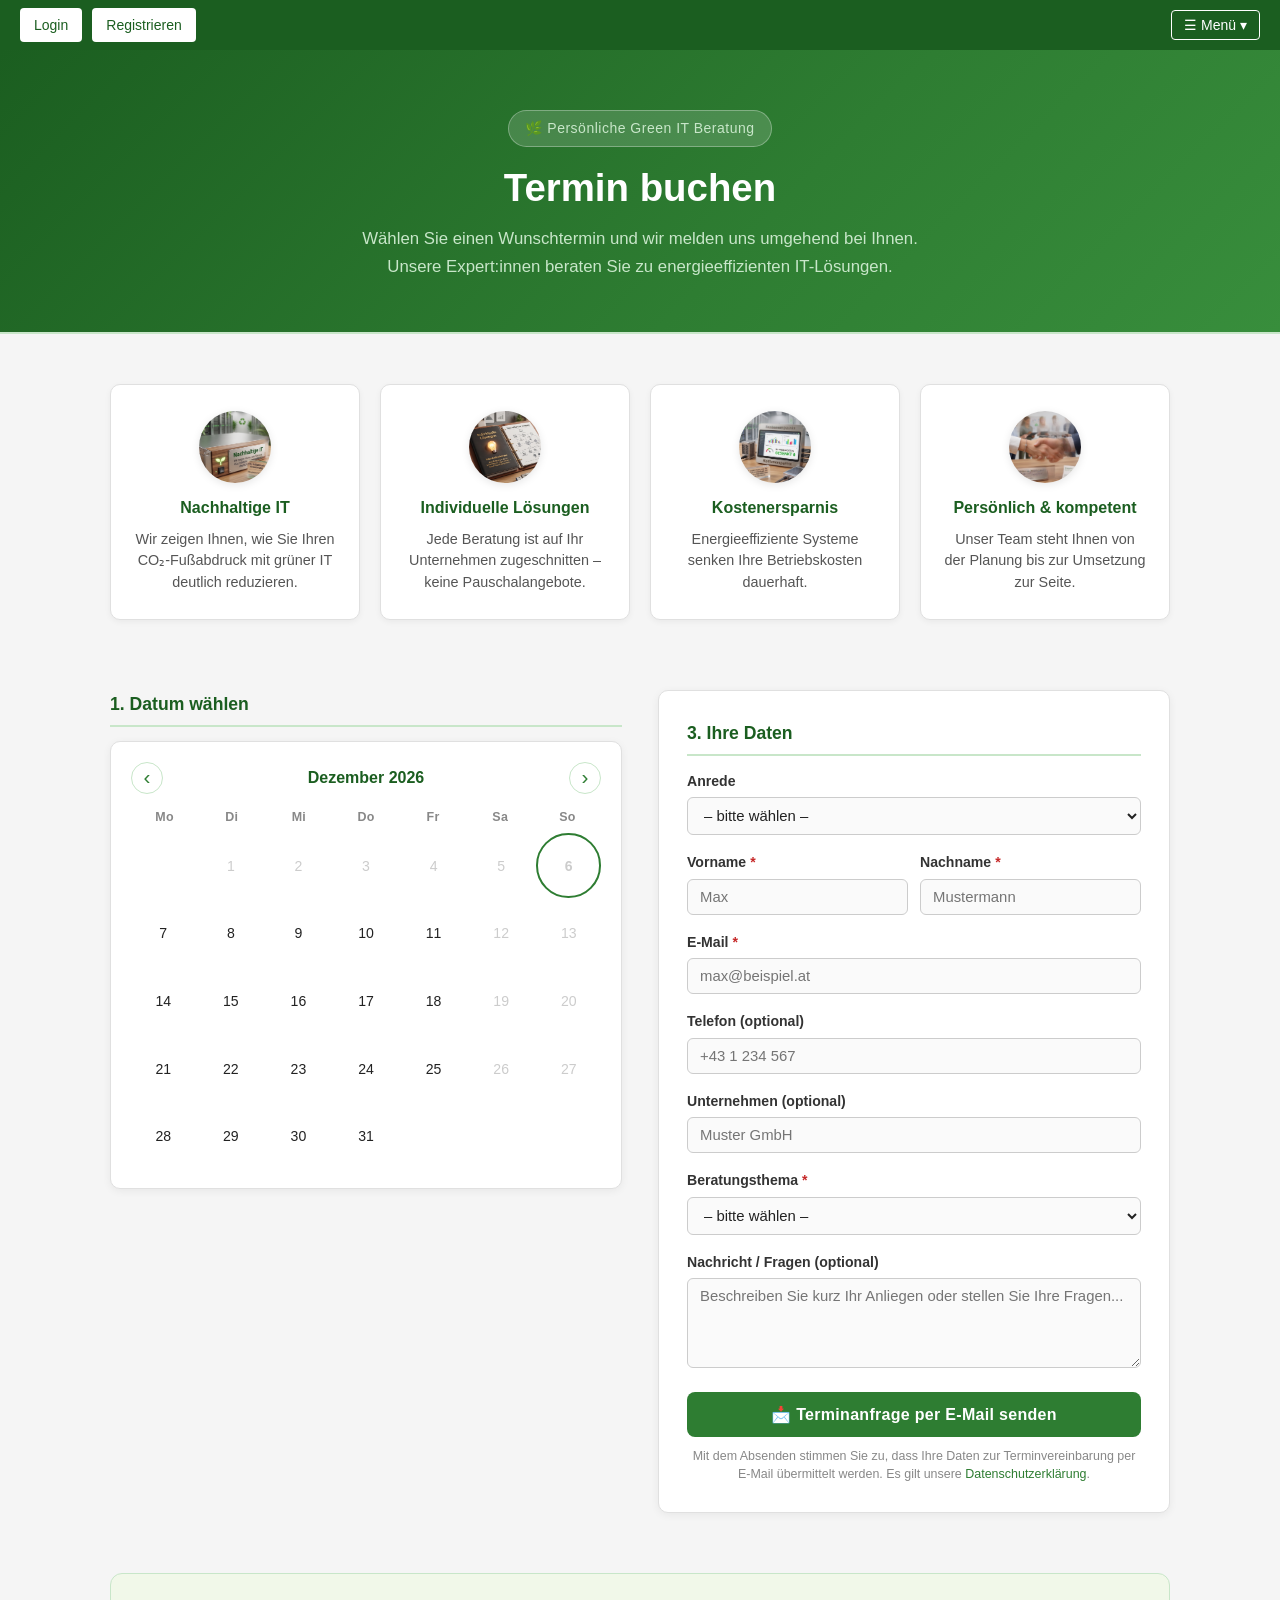
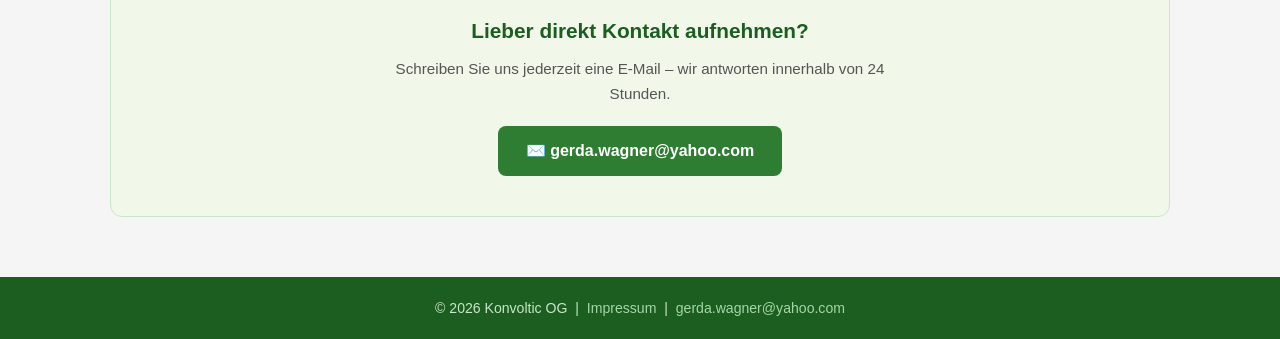
==== commit 20825de0: "passt" ====
--- a/Beratung.html
+++ b/Beratung.html
@@ -67,22 +67,22 @@
         <section class="vorteile-section">
             <div class="vorteile-grid">
                 <div class="vorteil-card">
-                    <span class="vorteil-icon">🌱</span>
+                    <span class="vorteil-icon"><img src="Images/NachhaltigeIT.png" alt="Nachhaltige IT"></span>
                     <h3>Nachhaltige IT</h3>
                     <p>Wir zeigen Ihnen, wie Sie Ihren CO₂-Fußabdruck mit grüner IT deutlich reduzieren.</p>
                 </div>
                 <div class="vorteil-card">
-                    <span class="vorteil-icon">💡</span>
+                    <span class="vorteil-icon"><img src="Images/IndividuelleLösungen.png" alt="Individuelle Lösungen"></span>
                     <h3>Individuelle Lösungen</h3>
                     <p>Jede Beratung ist auf Ihr Unternehmen zugeschnitten – keine Pauschalangebote.</p>
                 </div>
                 <div class="vorteil-card">
-                    <span class="vorteil-icon">📊</span>
+                    <span class="vorteil-icon"><img src="Images/Betriebskosten_gesenkt.png" alt="Kostenersparnis"></span>
                     <h3>Kostenersparnis</h3>
                     <p>Energieeffiziente Systeme senken Ihre Betriebskosten dauerhaft.</p>
                 </div>
                 <div class="vorteil-card">
-                    <span class="vorteil-icon">🤝</span>
+                    <span class="vorteil-icon"><img src="Images/Persönlich_kompetent.png" alt="Persönlich & kompetent"></span>
                     <h3>Persönlich & kompetent</h3>
                     <p>Unser Team steht Ihnen von der Planung bis zur Umsetzung zur Seite.</p>
                 </div>
--- a/style.css
+++ b/style.css
@@ -1071,15 +1071,21 @@
 .cta-btn {
     background-color: white;
     color: #1b5e20;
-    padding: 12px 24px;
-    border-radius: 6px;
-    font-weight: bold;
+    padding: 13px 30px;
+    border-radius: 30px;
+    font-weight: 700;
     font-size: 15px;
+    letter-spacing: 0.4px;
+    box-shadow: 0 4px 14px rgba(0, 0, 0, 0.18);
+    display: inline-block;
+    transition: background-color 0.2s ease, transform 0.2s ease, box-shadow 0.2s ease;
 }
 
 .cta-btn:hover {
-    background-color: #c8e6c9;
-    text-decoration: none;
+    background-color: #e8f5e9;
+    text-decoration: none;
+    transform: translateY(-2px);
+    box-shadow: 0 8px 22px rgba(0, 0, 0, 0.22);
 }
 
 .cta-btn-outline {
--- a/beratung.css
+++ b/beratung.css
@@ -76,6 +76,16 @@
     font-size: 2.2rem;
     display: block;
     margin-bottom: 12px;
+}
+
+.vorteil-icon img {
+    width: 72px;
+    height: 72px;
+    object-fit: cover;
+    border-radius: 50%;
+    display: block;
+    margin: 0 auto 4px;
+    box-shadow: 0 2px 8px rgba(0,0,0,0.10);
 }
 
 .vorteil-card h3 {
